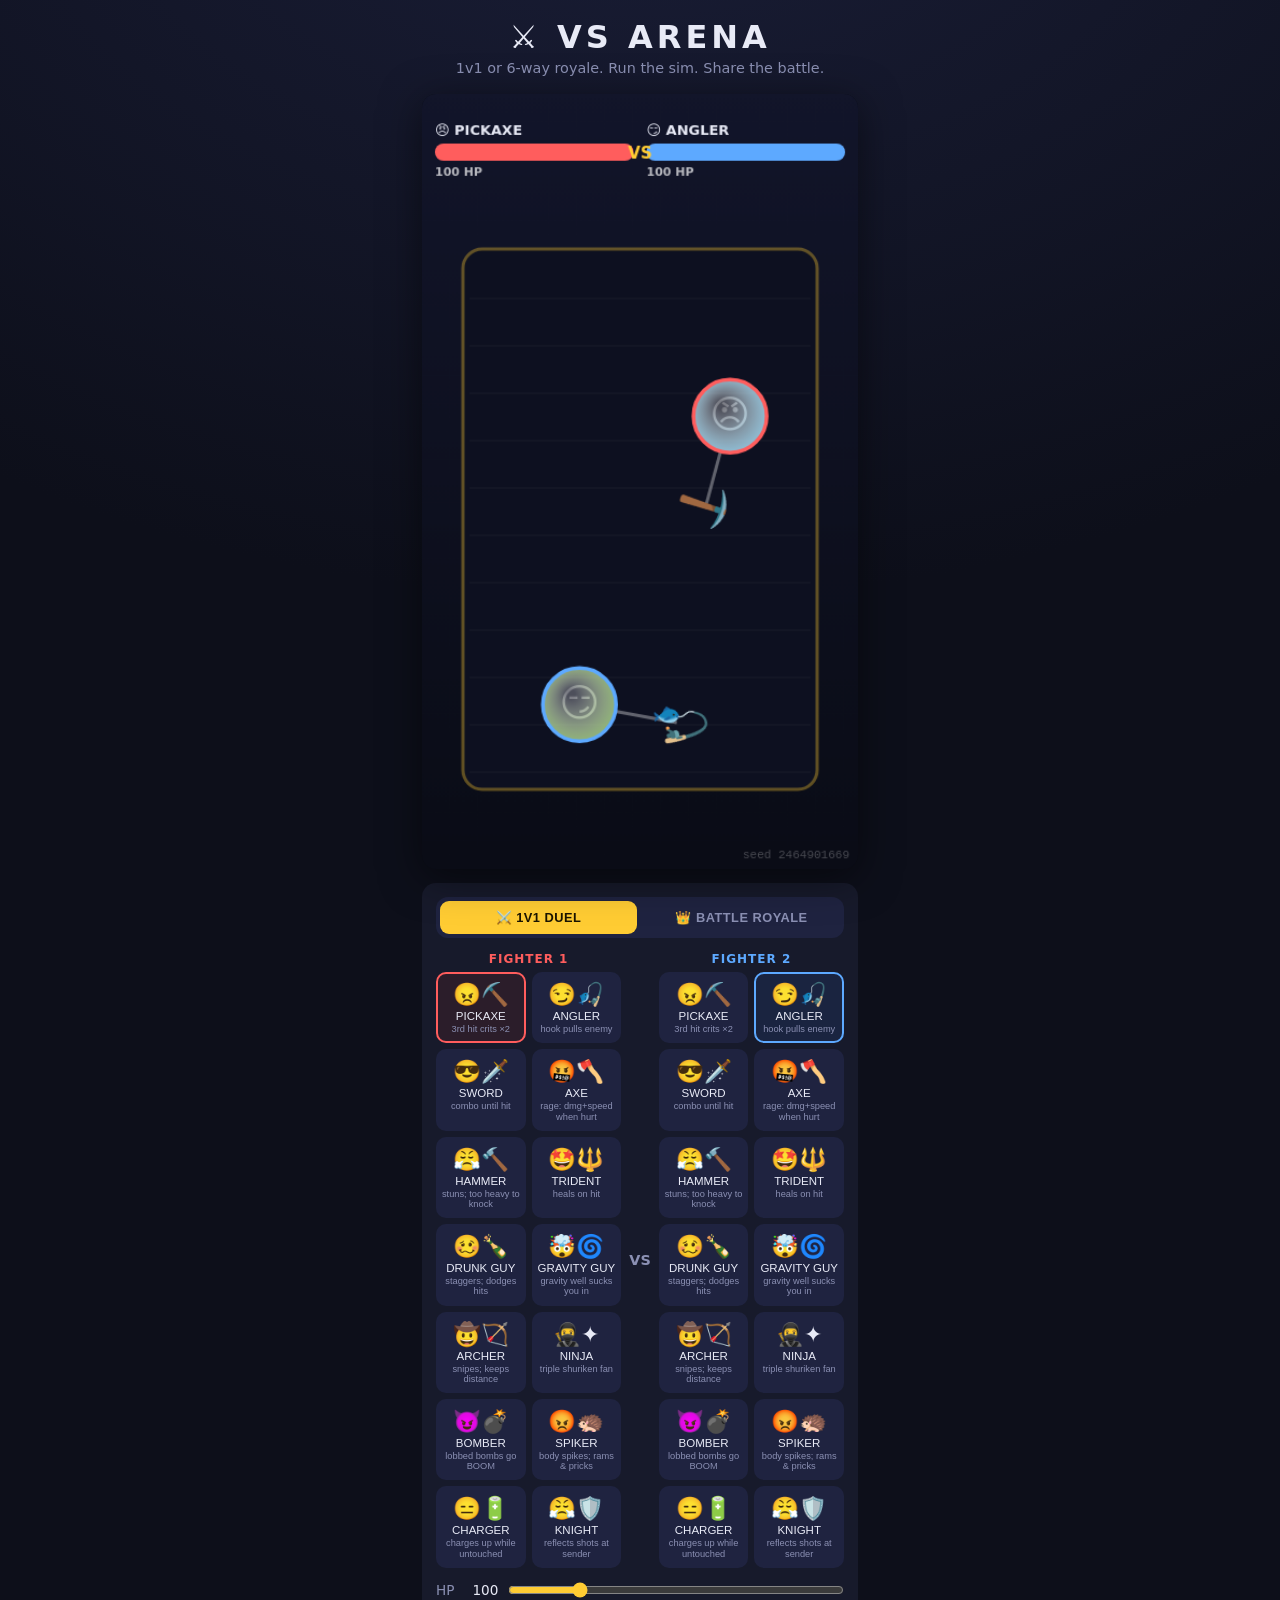
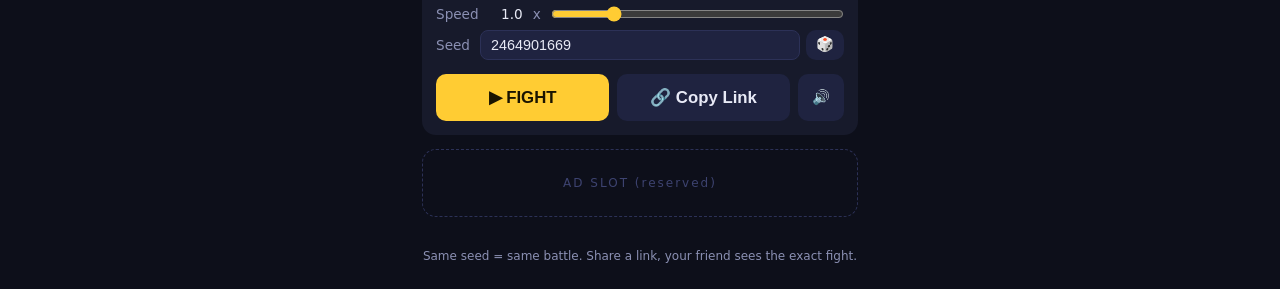
==== index.html @ 122f54fa "Add 3 new fighter archetypes beyond melee/ranged: spiker, charger, knight - SPIKER: no swung weapon " ====
<!DOCTYPE html>
<html lang="en">
<head>
  <meta charset="UTF-8">
  <meta name="viewport" content="width=device-width, initial-scale=1.0">
  <title>VS Arena — Weapon Battle Simulator</title>
  <meta name="description" content="Run the viral weapon battle simulations yourself. Pick two of 11 fighters, watch physics decide, share the exact battle with a link.">
  <meta name="theme-color" content="#0d0f1a">
  <link rel="icon" href="data:image/svg+xml,<svg xmlns=%22http://www.w3.org/2000/svg%22 viewBox=%220 0 100 100%22><text y=%22.9em%22 font-size=%2290%22>⚔️</text></svg>">
  <!-- link previews (Reddit / Discord / KakaoTalk / X) -->
  <meta property="og:type" content="website">
  <meta property="og:site_name" content="VS Arena">
  <meta property="og:title" content="VS Arena — Weapon Battle Simulator">
  <meta property="og:description" content="Run the viral weapon battle sims yourself. 14 fighters, real physics, and share links that replay the exact same battle.">
  <meta property="og:url" content="https://nohseongmin.github.io/vs-arena/">
  <meta property="og:image" content="https://nohseongmin.github.io/vs-arena/og.png">
  <meta property="og:image:width" content="1200">
  <meta property="og:image:height" content="630">
  <meta name="twitter:card" content="summary_large_image">
  <meta name="twitter:title" content="VS Arena — Weapon Battle Simulator">
  <meta name="twitter:description" content="Pick two fighters. Physics decides. Share the exact battle with a link.">
  <meta name="twitter:image" content="https://nohseongmin.github.io/vs-arena/og.png">
  <link rel="stylesheet" href="style.css">
</head>
<body>
  <header>
    <h1>⚔️ VS ARENA</h1>
    <p class="tagline">1v1 or 6-way royale. Run the sim. Share the battle.</p>
  </header>

  <main>
    <div id="stage">
      <canvas id="game" width="405" height="720"></canvas>
      <div id="overlay" class="hidden">
        <div class="winner-emoji" id="winnerEmoji"></div>
        <div class="winner-text" id="winnerText"></div>
        <div class="overlay-buttons">
          <button id="btnReplay" class="btn secondary">🔁 Replay</button>
          <button id="btnRematch" class="btn primary">⚔️ Rematch</button>
          <button id="btnShareOverlay" class="btn secondary">🔗 Share</button>
        </div>
      </div>
    </div>

    <section id="controls">
      <div class="mode-tabs">
        <button id="tabDuel" class="mode-tab active">⚔️ 1V1 DUEL</button>
        <button id="tabRoyale" class="mode-tab">👑 BATTLE ROYALE</button>
      </div>

      <div id="duelPickers">
        <div class="picker-row">
          <div class="picker" id="pickerA">
            <div class="picker-label side-a">FIGHTER 1</div>
            <div class="weapon-grid" id="gridA"></div>
          </div>
          <div class="vs-label">VS</div>
          <div class="picker" id="pickerB">
            <div class="picker-label side-b">FIGHTER 2</div>
            <div class="weapon-grid" id="gridB"></div>
          </div>
        </div>
      </div>

      <div id="royalePickers" class="hidden">
        <div class="royale-head">
          <span class="picker-label">TAP TO ADD (2–6) · <span id="royaleCount">4 fighters</span></span>
          <button id="btnRandomRoster" class="btn tiny">🎲 Random</button>
        </div>
        <div class="weapon-grid roster-grid" id="gridRoyale"></div>
      </div>

      <div class="sliders">
        <label>HP <span id="hpVal">100</span>
          <input type="range" id="hp" min="50" max="300" step="10" value="100">
        </label>
        <label>Speed <span id="spdVal">1.0</span>x
          <input type="range" id="spd" min="0.5" max="3" step="0.1" value="1">
        </label>
        <label class="seed-label">Seed
          <span class="seed-wrap">
            <input type="number" id="seed" min="0" max="4294967295">
            <button id="btnDice" class="btn tiny" title="Random seed">🎲</button>
          </span>
        </label>
      </div>

      <div class="action-row">
        <button id="btnFight" class="btn primary big">▶ FIGHT</button>
        <button id="btnShare" class="btn secondary big">🔗 Copy Link</button>
        <button id="btnMute" class="btn secondary" title="Sound on/off">🔊</button>
      </div>
    </section>

    <div class="ad-slot">AD SLOT (reserved)</div>
  </main>

  <footer>
    <p>Same seed = same battle. Share a link, your friend sees the exact fight.</p>
  </footer>

  <div id="toast" class="hidden"></div>
  <script src="game.js?v=12"></script>
  <!-- GoatCounter analytics (privacy-friendly, no cookies) -->
  <script data-goatcounter="https://nohseongmin.goatcounter.com/count" async src="//gc.zgo.at/count.js"></script>
</body>
</html>
---- style.css ----
:root {
  --bg: #0d0f1a;
  --panel: #171a2b;
  --panel2: #1f2340;
  --text: #e8eaf6;
  --muted: #8b90b3;
  --accent: #ffcc33;
  --red: #ff5d5d;
  --blue: #5da9ff;
  --radius: 14px;
}

* { box-sizing: border-box; margin: 0; padding: 0; }

body {
  background: radial-gradient(1200px 800px at 50% -200px, #1a1e38, var(--bg));
  color: var(--text);
  font-family: system-ui, -apple-system, "Segoe UI", sans-serif;
  min-height: 100vh;
  display: flex;
  flex-direction: column;
  align-items: center;
}

header { text-align: center; padding: 18px 12px 8px; }
h1 { font-size: 2rem; letter-spacing: 4px; }
.tagline { color: var(--muted); font-size: 0.9rem; margin-top: 4px; }

main {
  width: 100%;
  max-width: 460px;
  padding: 10px 12px 24px;
  display: flex;
  flex-direction: column;
  gap: 14px;
}

#stage { position: relative; width: 100%; }
#game {
  width: 100%;
  height: auto;
  display: block;
  border-radius: var(--radius);
  background: #0a0c16;
  box-shadow: 0 8px 40px rgba(0,0,0,.5);
}

#overlay {
  position: absolute;
  inset: 0;
  display: flex;
  flex-direction: column;
  align-items: center;
  justify-content: center;
  gap: 12px;
  background: rgba(10, 12, 22, 0.78);
  border-radius: var(--radius);
  backdrop-filter: blur(3px);
}
#overlay.hidden { display: none; }
.winner-emoji { font-size: 5rem; animation: pop .5s cubic-bezier(.2,1.6,.4,1); }
.winner-text { font-size: 1.6rem; font-weight: 800; letter-spacing: 2px; color: var(--accent); text-align: center; }
.overlay-buttons { display: flex; gap: 8px; margin-top: 6px; }
@keyframes pop { from { transform: scale(0); } to { transform: scale(1); } }

#controls {
  background: var(--panel);
  border-radius: var(--radius);
  padding: 14px;
  display: flex;
  flex-direction: column;
  gap: 14px;
}

.picker-row { display: flex; align-items: stretch; gap: 8px; }
.picker { flex: 1; }
.picker-label { font-size: 0.75rem; font-weight: 700; letter-spacing: 1px; margin-bottom: 6px; text-align: center; }
.side-a { color: var(--red); }
.side-b { color: var(--blue); }
.vs-label { align-self: center; font-weight: 900; color: var(--muted); font-size: 0.9rem; }

.weapon-grid { display: grid; grid-template-columns: repeat(2, 1fr); gap: 6px; }
.weapon-btn {
  background: var(--panel2);
  border: 2px solid transparent;
  border-radius: 10px;
  color: var(--text);
  padding: 7px 2px;
  cursor: pointer;
  font-size: 0.72rem;
  display: flex;
  flex-direction: column;
  align-items: center;
  gap: 2px;
  transition: transform .08s, border-color .08s;
}
.weapon-btn .emoji { font-size: 1.4rem; }
.weapon-btn .gimmick { font-size: 0.58rem; color: var(--muted); line-height: 1.1; }
.weapon-btn:hover { transform: translateY(-2px); }
#gridA .weapon-btn.selected { border-color: var(--red); background: #2b1d2a; }
#gridB .weapon-btn.selected { border-color: var(--blue); background: #1a2440; }

/* mode tabs */
.mode-tabs { display: flex; gap: 6px; background: var(--panel2); padding: 4px; border-radius: 12px; }
.mode-tab {
  flex: 1;
  border: none;
  border-radius: 9px;
  background: transparent;
  color: var(--muted);
  font-weight: 800;
  font-size: 0.8rem;
  letter-spacing: 0.5px;
  padding: 9px 4px;
  cursor: pointer;
  transition: background .12s, color .12s;
}
.mode-tab.active { background: var(--accent); color: #1a1400; }

/* royale roster */
.royale-head { display: flex; align-items: center; justify-content: space-between; margin-bottom: 8px; }
.roster-grid { grid-template-columns: repeat(4, 1fr); }
#gridRoyale .weapon-btn.selected {
  border-color: var(--pick-ring, var(--accent));
  background: #23263f;
  box-shadow: 0 0 0 1px var(--pick-ring, var(--accent)) inset;
}
.hidden { display: none; }

.sliders { display: flex; flex-direction: column; gap: 8px; }
.sliders label { font-size: 0.85rem; color: var(--muted); display: flex; align-items: center; gap: 10px; }
.sliders label span:first-of-type { color: var(--text); min-width: 34px; text-align: right; }
.sliders input[type="range"] { flex: 1; accent-color: var(--accent); }
.seed-wrap { flex: 1; display: flex; gap: 6px; }
#seed {
  flex: 1; min-width: 0;
  background: var(--panel2);
  border: 1px solid #2c3157;
  border-radius: 8px;
  color: var(--text);
  padding: 6px 10px;
  font-size: 0.9rem;
}

.action-row { display: flex; gap: 8px; }
.btn {
  border: none;
  border-radius: 10px;
  cursor: pointer;
  font-weight: 700;
  padding: 10px 14px;
  font-size: 0.9rem;
  color: var(--text);
  background: var(--panel2);
  transition: transform .08s, filter .08s;
}
.btn:hover { transform: translateY(-1px); filter: brightness(1.15); }
.btn.primary { background: var(--accent); color: #1a1400; }
.btn.big { flex: 1; padding: 13px; font-size: 1.05rem; }
.btn.tiny { padding: 6px 10px; }

.ad-slot {
  border: 1px dashed #2c3157;
  border-radius: var(--radius);
  color: #3d4370;
  text-align: center;
  padding: 26px 0;
  font-size: 0.75rem;
  letter-spacing: 2px;
}

footer { color: var(--muted); font-size: 0.75rem; padding: 8px 12px 26px; text-align: center; }

#toast {
  position: fixed;
  bottom: 28px;
  left: 50%;
  transform: translateX(-50%);
  background: var(--accent);
  color: #1a1400;
  font-weight: 700;
  padding: 10px 20px;
  border-radius: 999px;
  box-shadow: 0 6px 24px rgba(0,0,0,.4);
  transition: opacity .3s;
}
#toast.hidden { opacity: 0; pointer-events: none; }
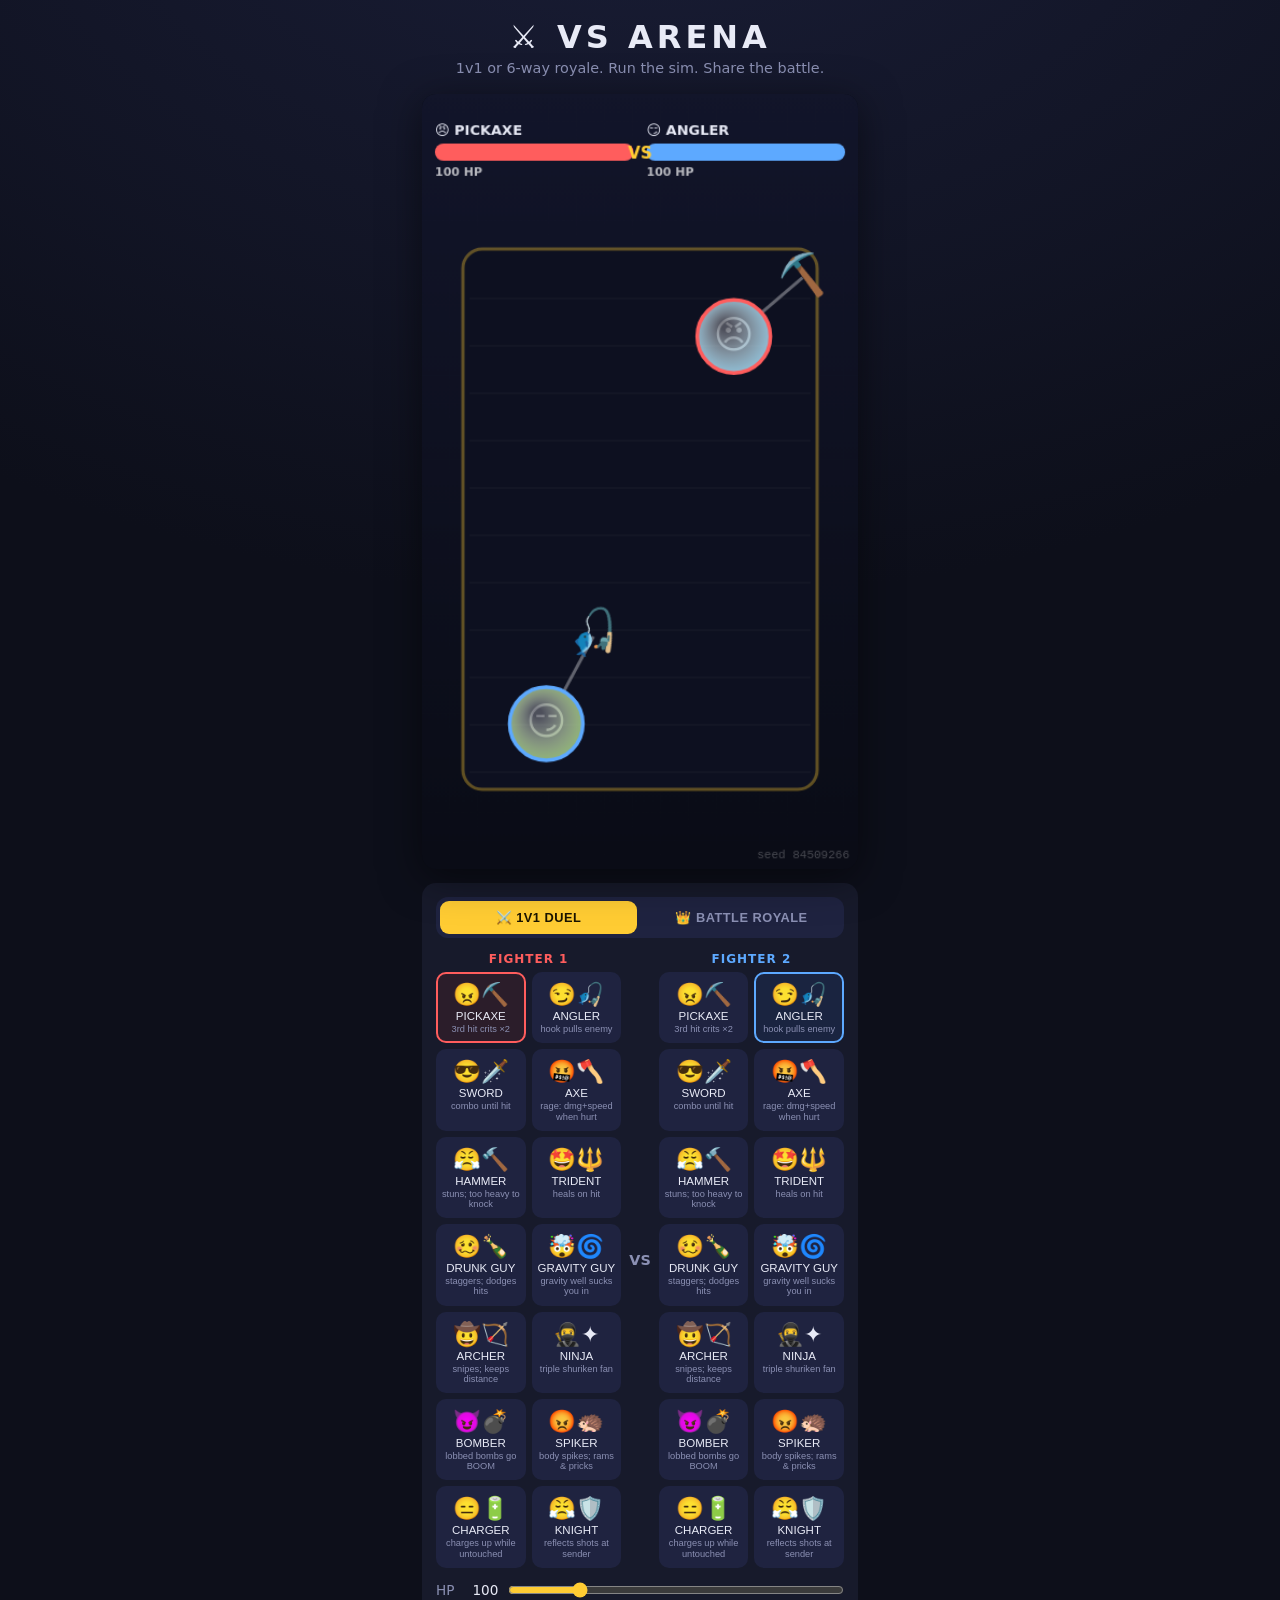
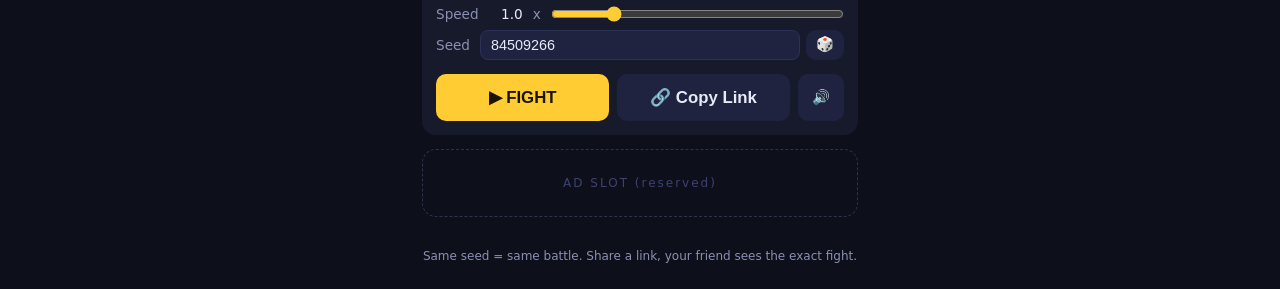
==== commit d051d93d: "fix: correct stale fighter count in meta + ignore local .claude/ - description meta said "11 fighter" ====
--- a/index.html
+++ b/index.html
@@ -4,7 +4,7 @@
   <meta charset="UTF-8">
   <meta name="viewport" content="width=device-width, initial-scale=1.0">
   <title>VS Arena — Weapon Battle Simulator</title>
-  <meta name="description" content="Run the viral weapon battle simulations yourself. Pick two of 11 fighters, watch physics decide, share the exact battle with a link.">
+  <meta name="description" content="Run the viral weapon battle simulations yourself. Pick two of 14 fighters, watch physics decide, share the exact battle with a link.">
   <meta name="theme-color" content="#0d0f1a">
   <link rel="icon" href="data:image/svg+xml,<svg xmlns=%22http://www.w3.org/2000/svg%22 viewBox=%220 0 100 100%22><text y=%22.9em%22 font-size=%2290%22>⚔️</text></svg>">
   <!-- link previews (Reddit / Discord / KakaoTalk / X) -->
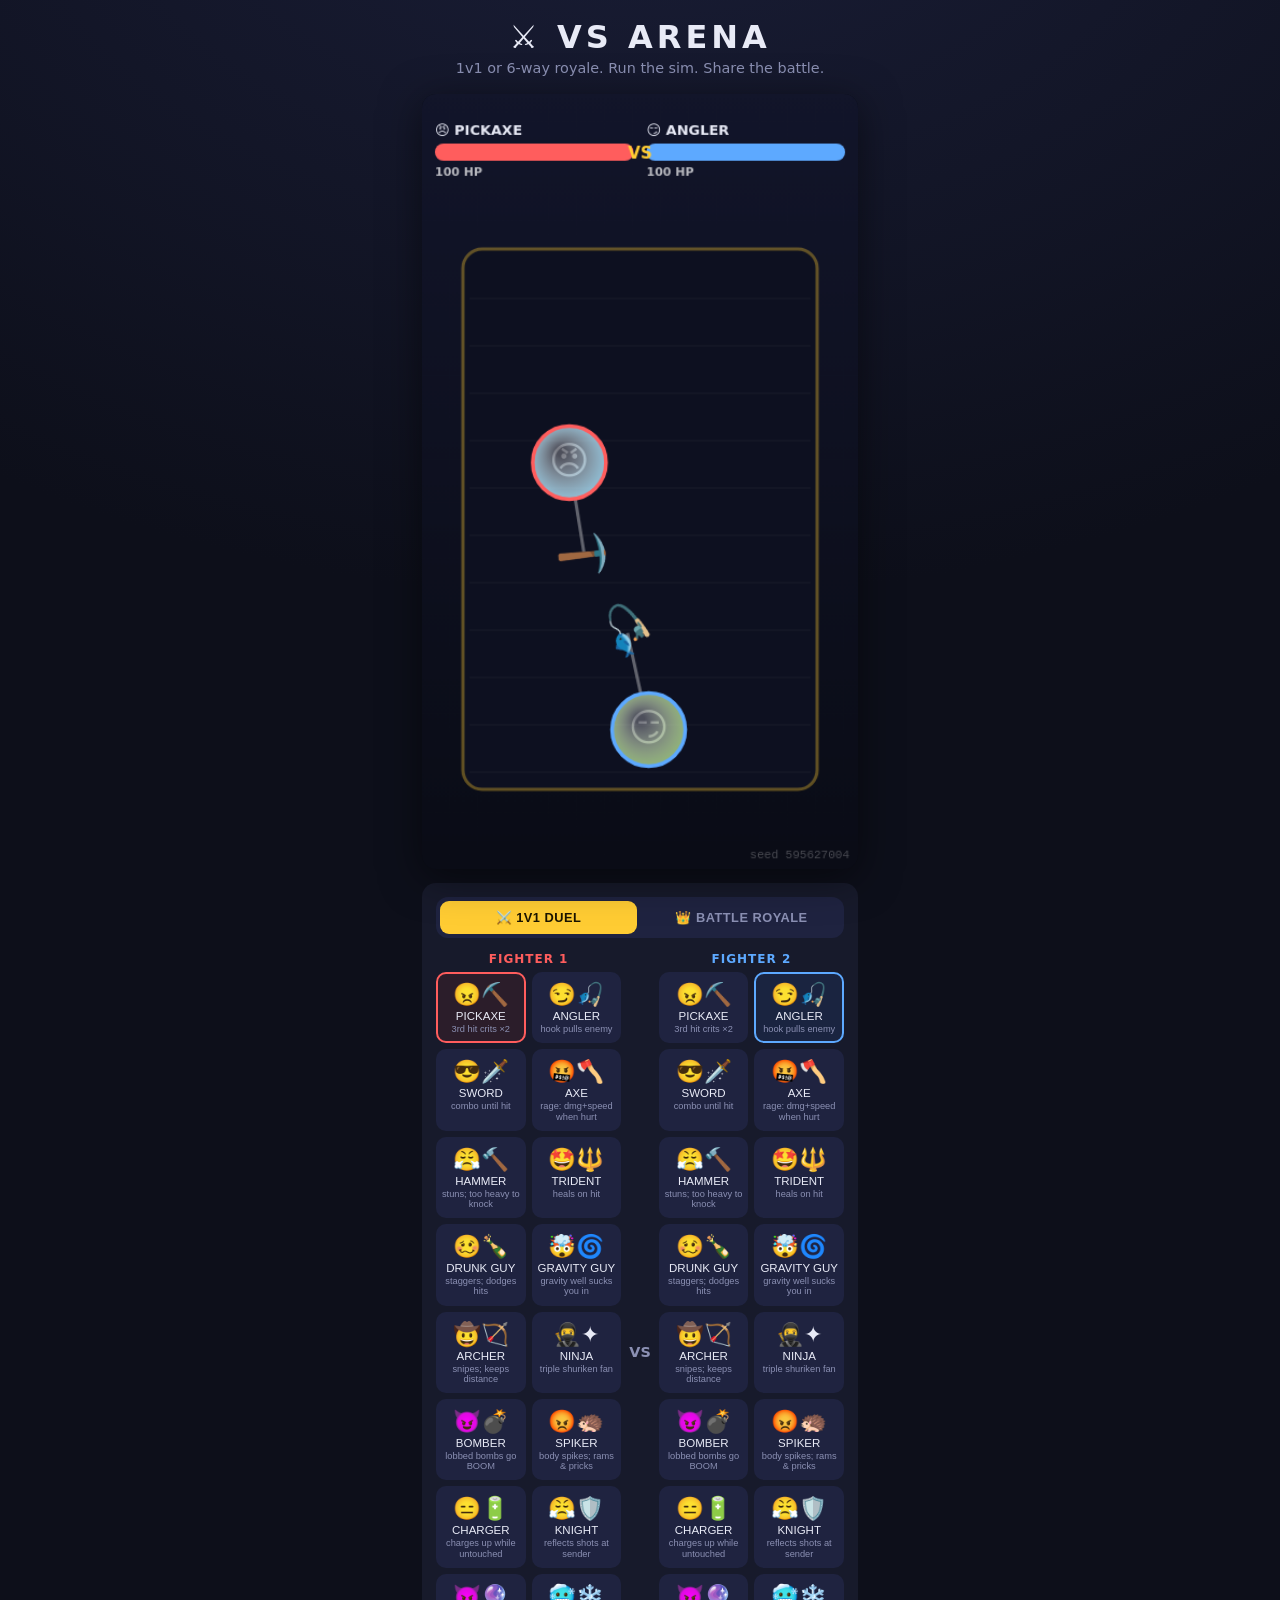
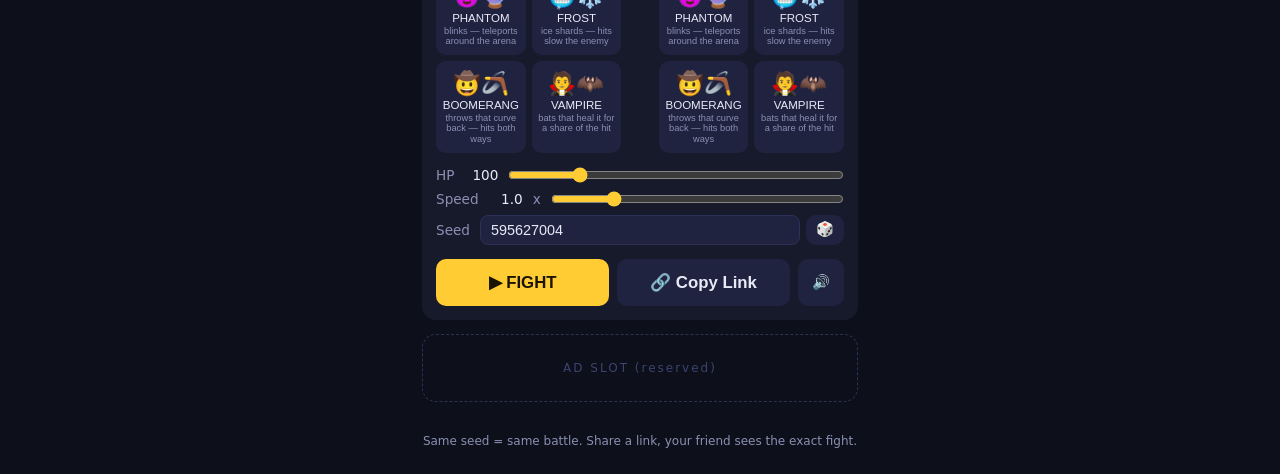
==== commit bbd033da: "feat: 4 new fighters incl. novel mechanics (phantom/frost/boomerang/vampire) Ball-fight-shorts inspi" ====
--- a/index.html
+++ b/index.html
@@ -4,14 +4,14 @@
   <meta charset="UTF-8">
   <meta name="viewport" content="width=device-width, initial-scale=1.0">
   <title>VS Arena — Weapon Battle Simulator</title>
-  <meta name="description" content="Run the viral weapon battle simulations yourself. Pick two of 14 fighters, watch physics decide, share the exact battle with a link.">
+  <meta name="description" content="Run the viral weapon battle simulations yourself. Pick two of 18 fighters (teleport, freeze, boomerang, lifesteal), watch physics decide, share the exact battle with a link.">
   <meta name="theme-color" content="#0d0f1a">
   <link rel="icon" href="data:image/svg+xml,<svg xmlns=%22http://www.w3.org/2000/svg%22 viewBox=%220 0 100 100%22><text y=%22.9em%22 font-size=%2290%22>⚔️</text></svg>">
   <!-- link previews (Reddit / Discord / KakaoTalk / X) -->
   <meta property="og:type" content="website">
   <meta property="og:site_name" content="VS Arena">
   <meta property="og:title" content="VS Arena — Weapon Battle Simulator">
-  <meta property="og:description" content="Run the viral weapon battle sims yourself. 14 fighters, real physics, and share links that replay the exact same battle.">
+  <meta property="og:description" content="Run the viral weapon battle sims yourself. 18 fighters incl. a teleporting phantom, real physics, and share links that replay the exact same battle.">
   <meta property="og:url" content="https://nohseongmin.github.io/vs-arena/">
   <meta property="og:image" content="https://nohseongmin.github.io/vs-arena/og.png">
   <meta property="og:image:width" content="1200">
@@ -100,7 +100,7 @@
   </footer>
 
   <div id="toast" class="hidden"></div>
-  <script src="game.js?v=12"></script>
+  <script src="game.js?v=13"></script>
   <!-- GoatCounter analytics (privacy-friendly, no cookies) -->
   <script data-goatcounter="https://nohseongmin.goatcounter.com/count" async src="//gc.zgo.at/count.js"></script>
 </body>
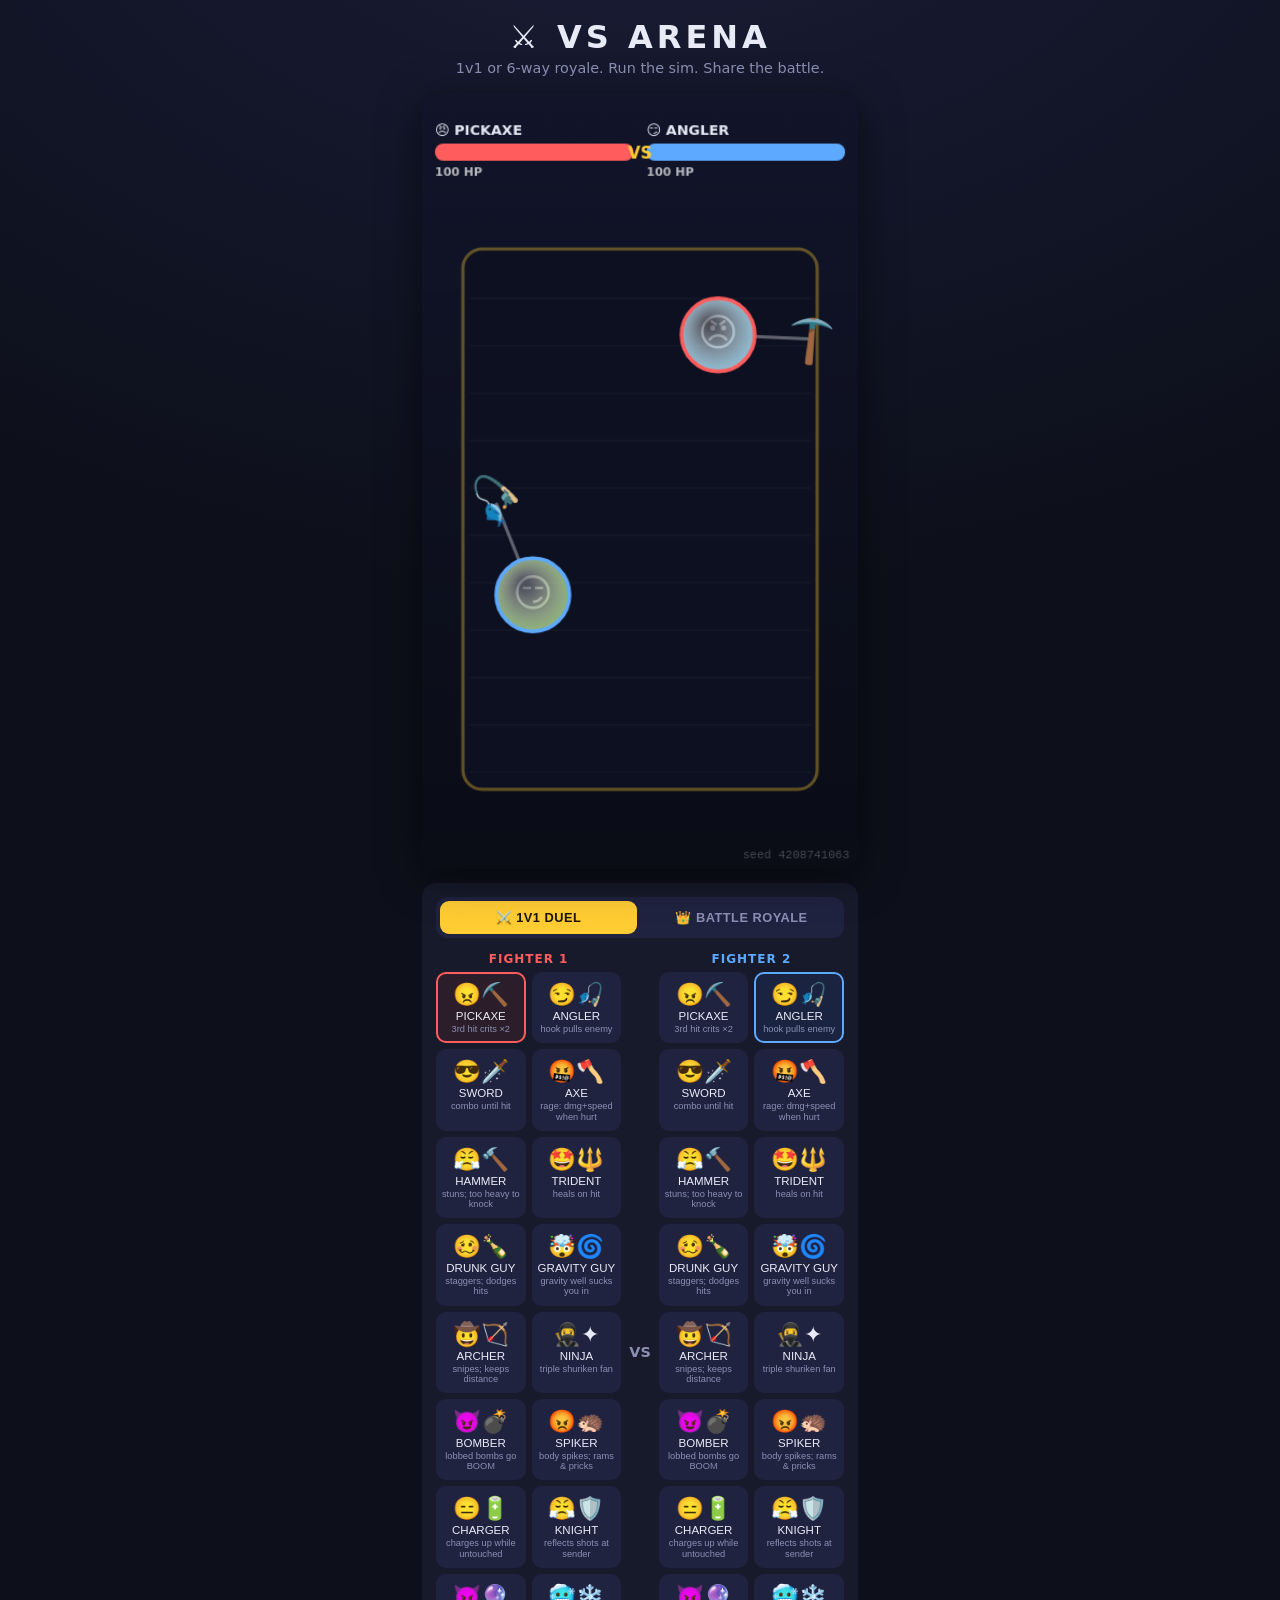
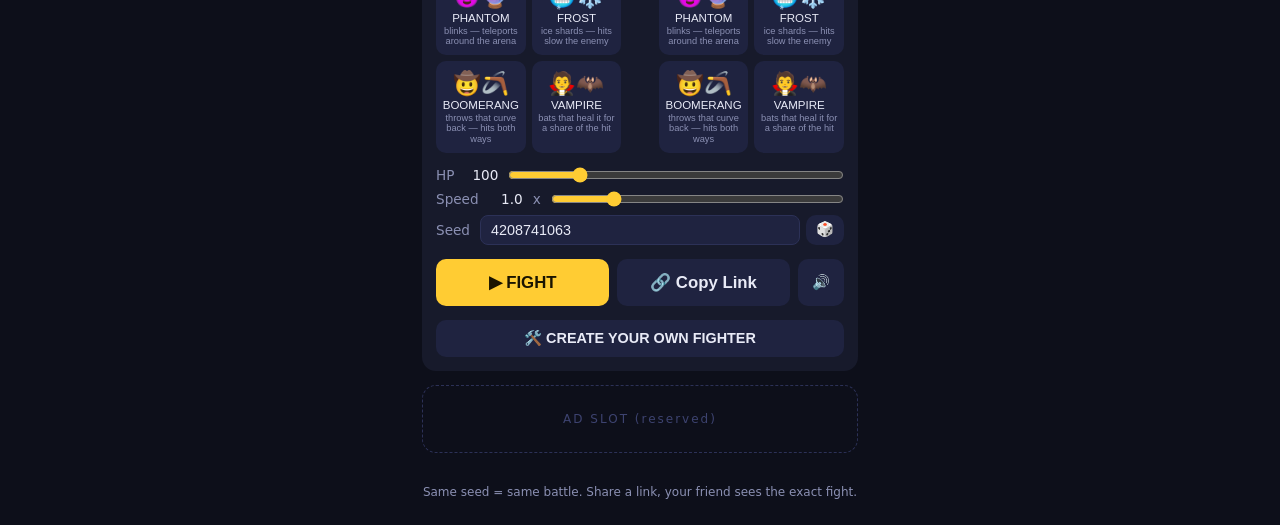
==== commit 9b224327: "Add custom fighter editor, drop analytics, make combat data-driven Editor: - Build a fighter from na" ====
--- a/index.html
+++ b/index.html
@@ -20,7 +20,7 @@
   <meta name="twitter:title" content="VS Arena — Weapon Battle Simulator">
   <meta name="twitter:description" content="Pick two fighters. Physics decides. Share the exact battle with a link.">
   <meta name="twitter:image" content="https://nohseongmin.github.io/vs-arena/og.png">
-  <link rel="stylesheet" href="style.css">
+  <link rel="stylesheet" href="style.css?v=2">
 </head>
 <body>
   <header>
@@ -90,6 +90,59 @@
         <button id="btnShare" class="btn secondary big">🔗 Copy Link</button>
         <button id="btnMute" class="btn secondary" title="Sound on/off">🔊</button>
       </div>
+      <button id="btnCreate" class="btn secondary wide">🛠️ CREATE YOUR OWN FIGHTER</button>
+    </section>
+
+    <section id="editor" class="hidden">
+      <div class="editor-head">
+        <strong>🛠️ FIGHTER EDITOR</strong>
+        <button id="edClose" class="btn tiny">✕</button>
+      </div>
+
+      <div id="edSaved" class="saved-row"></div>
+
+      <div class="ed-preview">
+        <span id="edPrevEmoji" class="emoji">🙂⭐</span>
+        <span id="edPrevName">CUSTOM</span>
+        <span id="edPrevGim" class="gimmick">no special effect</span>
+      </div>
+
+      <div class="ed-grid">
+        <label>Name<input type="text" id="edName" maxlength="14" placeholder="MY FIGHTER"></label>
+        <label>Weapon<input type="text" id="edEmoji" maxlength="4" placeholder="⭐"></label>
+        <label>Face<input type="text" id="edFace" maxlength="4" placeholder="🙂"></label>
+        <label>Color<input type="color" id="edColor" value="#7ae582"></label>
+        <label>Body<select id="edBody"></select></label>
+        <label>Attack<select id="edAttack"></select></label>
+        <label class="wide-field">Gimmick<select id="edGim"></select></label>
+      </div>
+
+      <div class="sliders ed-stats">
+        <label>Damage <span id="edDmgVal">8</span>
+          <input type="range" id="edDmg" min="3" max="20" step="1" value="8">
+        </label>
+        <div id="edMeleeStats">
+          <label>Spin <span id="edSpinVal">2.6</span>
+            <input type="range" id="edSpin" min="1.2" max="4" step="0.1" value="2.6">
+          </label>
+          <label>Reach <span id="edLenVal">50</span>
+            <input type="range" id="edLen" min="30" max="70" step="1" value="50">
+          </label>
+          <label>Growth <span id="edGrowVal">5</span>
+            <input type="range" id="edGrow" min="0" max="10" step="1" value="5">
+          </label>
+        </div>
+        <div id="edRangedStats" class="hidden">
+          <label>Fire rate <span id="edRateVal">1.9</span>s
+            <input type="range" id="edRate" min="1.2" max="3.2" step="0.1" value="1.9">
+          </label>
+        </div>
+      </div>
+
+      <div class="action-row">
+        <button id="edSave" class="btn primary big">💾 Save fighter</button>
+        <button id="edDelete" class="btn secondary">🗑️</button>
+      </div>
     </section>
 
     <div class="ad-slot">AD SLOT (reserved)</div>
@@ -100,8 +153,6 @@
   </footer>
 
   <div id="toast" class="hidden"></div>
-  <script src="game.js?v=13"></script>
-  <!-- GoatCounter analytics (privacy-friendly, no cookies) -->
-  <script data-goatcounter="https://nohseongmin.goatcounter.com/count" async src="//gc.zgo.at/count.js"></script>
+  <script src="game.js?v=14"></script>
 </body>
 </html>
--- a/style.css
+++ b/style.css
@@ -125,7 +125,73 @@
   background: #23263f;
   box-shadow: 0 0 0 1px var(--pick-ring, var(--accent)) inset;
 }
-.hidden { display: none; }
+/* utility class must beat the id-selector display rules on the panels it hides */
+.hidden { display: none !important; }
+
+/* fighter editor */
+.btn.wide { width: 100%; }
+#editor {
+  background: var(--panel);
+  border: 1px solid #2c3157;
+  border-radius: var(--radius);
+  padding: 14px;
+  display: flex;
+  flex-direction: column;
+  gap: 12px;
+}
+#editor.hidden { display: none; }
+.editor-head { display: flex; align-items: center; justify-content: space-between; }
+.editor-head strong { letter-spacing: 1px; font-size: 0.9rem; }
+
+.saved-row { display: flex; flex-wrap: wrap; gap: 6px; }
+.saved-chip {
+  background: var(--panel2);
+  border: 2px solid transparent;
+  border-radius: 999px;
+  color: var(--text);
+  padding: 5px 12px;
+  font-size: 0.75rem;
+  font-weight: 700;
+  cursor: pointer;
+}
+.saved-chip.active { border-color: var(--accent); }
+
+.ed-preview {
+  display: flex;
+  align-items: center;
+  gap: 10px;
+  background: var(--panel2);
+  border-radius: 10px;
+  padding: 10px 12px;
+}
+.ed-preview .emoji { font-size: 1.6rem; }
+.ed-preview .gimmick { color: var(--muted); font-size: 0.7rem; margin-left: auto; text-align: right; }
+
+.ed-grid { display: grid; grid-template-columns: 1fr 1fr; gap: 8px; }
+.ed-grid label, .ed-stats label {
+  display: flex;
+  flex-direction: column;
+  gap: 4px;
+  font-size: 0.7rem;
+  color: var(--muted);
+  letter-spacing: 0.5px;
+}
+.ed-grid .wide-field { grid-column: 1 / -1; }
+/* grid items default to min-width:auto, so long option labels would widen the
+   column past the viewport — pin them so the fields stay inside the page */
+.ed-grid label, .ed-grid input, .ed-grid select { min-width: 0; max-width: 100%; }
+.ed-grid input, .ed-grid select {
+  background: var(--panel2);
+  border: 1px solid #2c3157;
+  border-radius: 8px;
+  color: var(--text);
+  padding: 7px 9px;
+  font-size: 0.85rem;
+  font-family: inherit;
+}
+.ed-grid input[type="color"] { padding: 2px; height: 34px; }
+.ed-stats label { flex-direction: row; align-items: center; gap: 10px; }
+.ed-stats > div { display: flex; flex-direction: column; gap: 8px; }
 
 .sliders { display: flex; flex-direction: column; gap: 8px; }
 .sliders label { font-size: 0.85rem; color: var(--muted); display: flex; align-items: center; gap: 10px; }
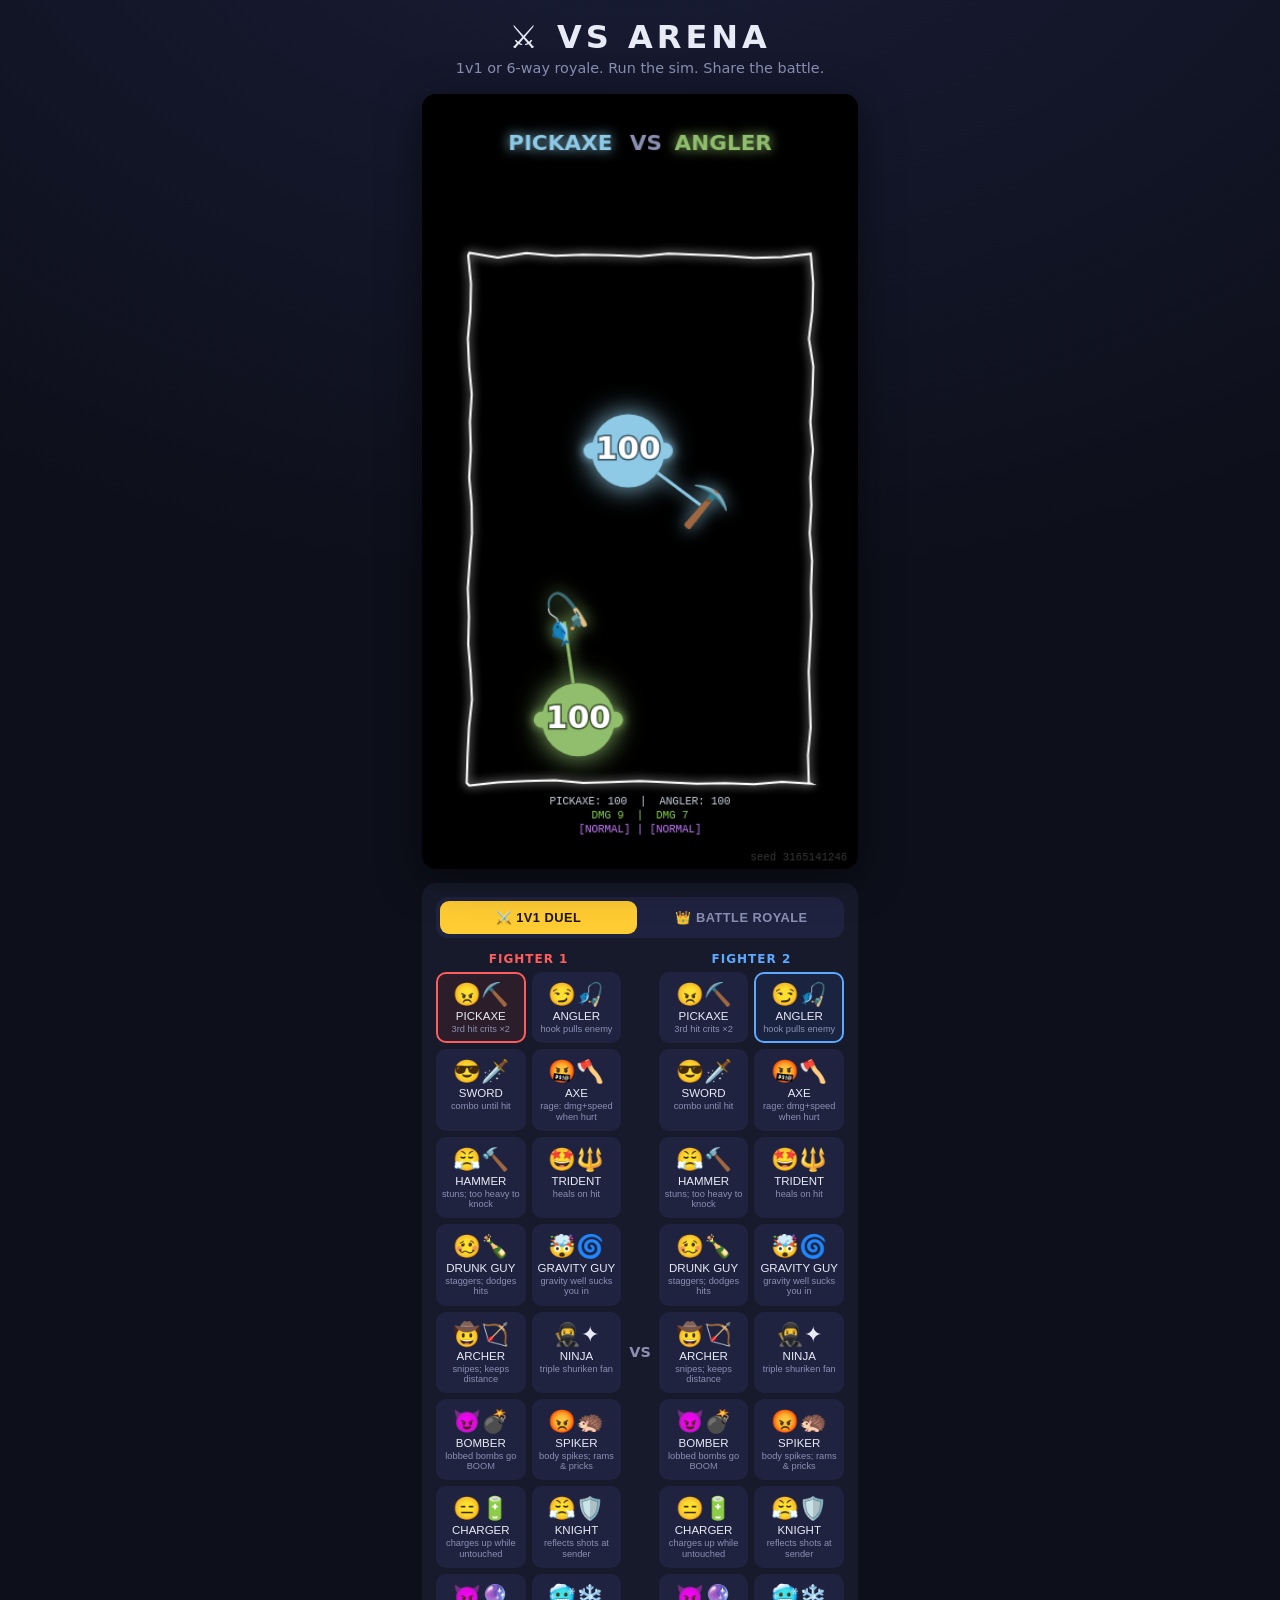
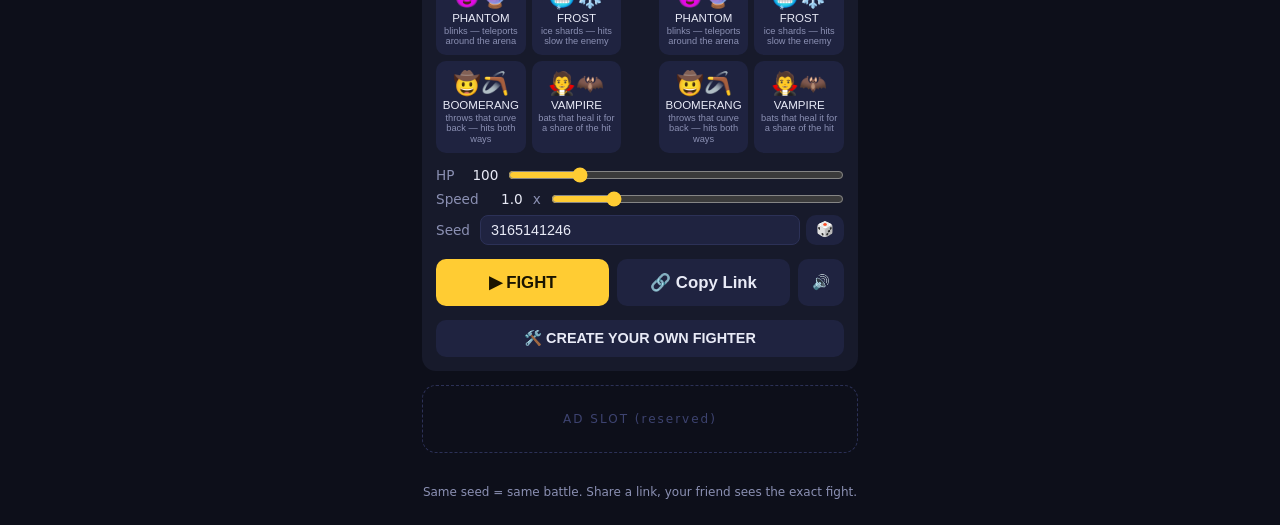
==== commit 9ef2fe4f: "Rebuild the visuals around effects, matching the ooosimulation look The reference shorts sell the fi" ====
--- a/index.html
+++ b/index.html
@@ -153,6 +153,6 @@
   </footer>
 
   <div id="toast" class="hidden"></div>
-  <script src="game.js?v=14"></script>
+  <script src="game.js?v=16"></script>
 </body>
 </html>
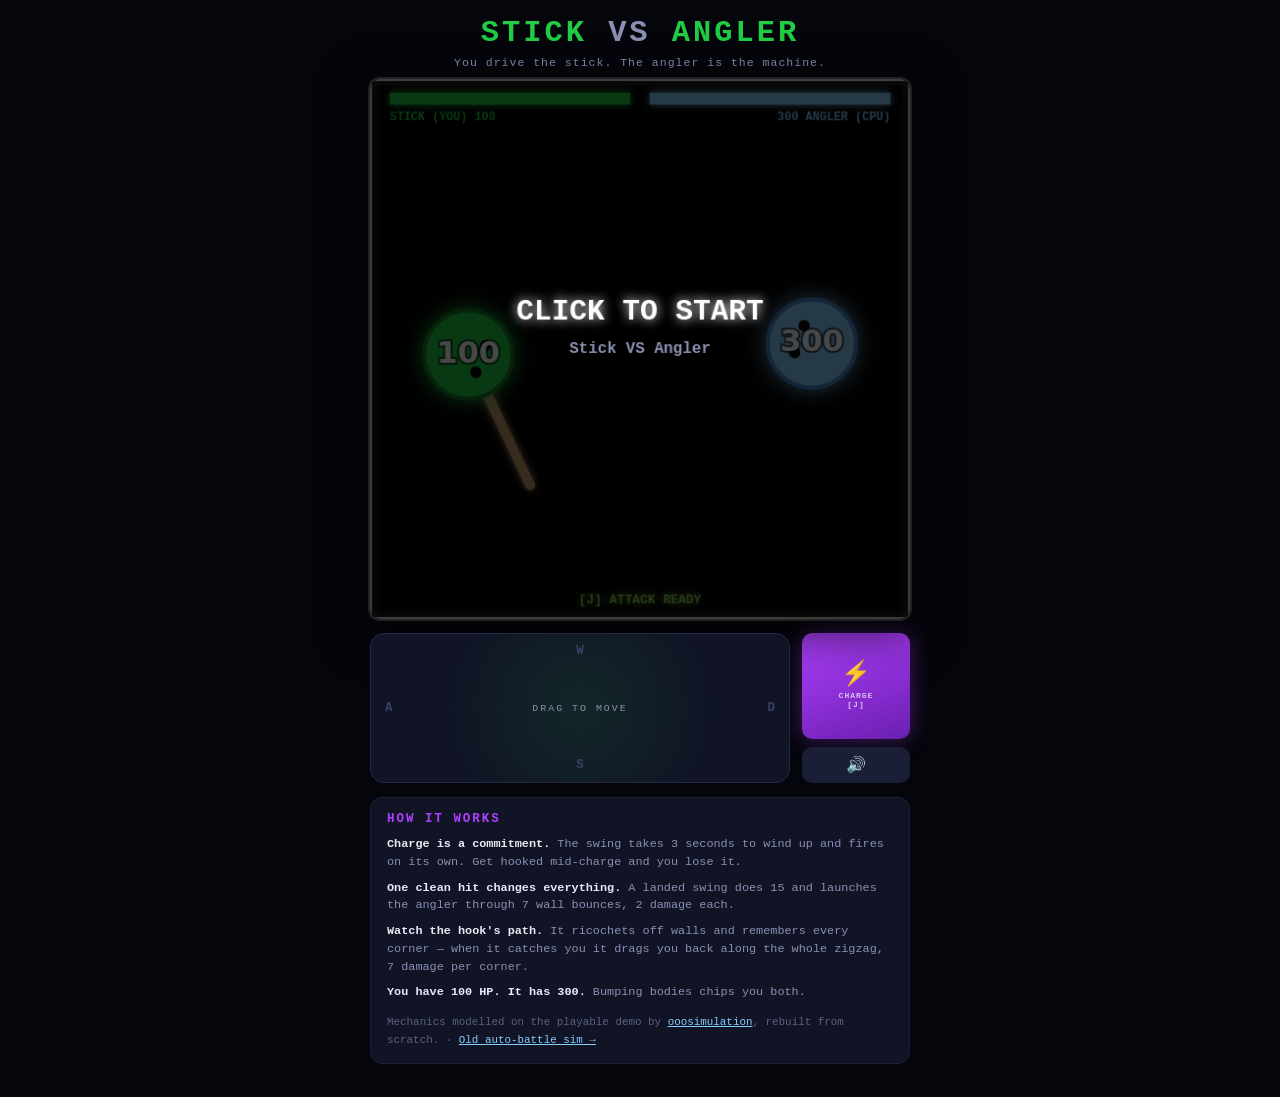
==== commit 360d31c4: "Replace the front page with a playable Stick vs Angler duel The auto-battler was something you watch" ====
--- a/index.html
+++ b/index.html
@@ -2,157 +2,70 @@
 <html lang="en">
 <head>
   <meta charset="UTF-8">
-  <meta name="viewport" content="width=device-width, initial-scale=1.0">
-  <title>VS Arena — Weapon Battle Simulator</title>
-  <meta name="description" content="Run the viral weapon battle simulations yourself. Pick two of 18 fighters (teleport, freeze, boomerang, lifesteal), watch physics decide, share the exact battle with a link.">
-  <meta name="theme-color" content="#0d0f1a">
-  <link rel="icon" href="data:image/svg+xml,<svg xmlns=%22http://www.w3.org/2000/svg%22 viewBox=%220 0 100 100%22><text y=%22.9em%22 font-size=%2290%22>⚔️</text></svg>">
-  <!-- link previews (Reddit / Discord / KakaoTalk / X) -->
+  <meta name="viewport" content="width=device-width, initial-scale=1.0, maximum-scale=1, user-scalable=no">
+  <title>Stick vs Angler — Playable Battle Sim</title>
+  <meta name="description" content="Play the weapon battle sim instead of watching it. Charge your stick, land the swing, send the angler pinballing off the walls — before its hook reels you in.">
+  <meta name="theme-color" content="#000000">
+  <link rel="icon" href="data:image/svg+xml,<svg xmlns=%22http://www.w3.org/2000/svg%22 viewBox=%220 0 100 100%22><text y=%22.9em%22 font-size=%2290%22>🥍</text></svg>">
   <meta property="og:type" content="website">
-  <meta property="og:site_name" content="VS Arena">
-  <meta property="og:title" content="VS Arena — Weapon Battle Simulator">
-  <meta property="og:description" content="Run the viral weapon battle sims yourself. 18 fighters incl. a teleporting phantom, real physics, and share links that replay the exact same battle.">
+  <meta property="og:site_name" content="Stick vs Angler">
+  <meta property="og:title" content="Stick vs Angler — Playable Battle Sim">
+  <meta property="og:description" content="You control the stick. Charge, swing, and send the angler flying — before its bouncing hook drags you back.">
   <meta property="og:url" content="https://nohseongmin.github.io/vs-arena/">
   <meta property="og:image" content="https://nohseongmin.github.io/vs-arena/og.png">
   <meta property="og:image:width" content="1200">
   <meta property="og:image:height" content="630">
   <meta name="twitter:card" content="summary_large_image">
-  <meta name="twitter:title" content="VS Arena — Weapon Battle Simulator">
-  <meta name="twitter:description" content="Pick two fighters. Physics decides. Share the exact battle with a link.">
+  <meta name="twitter:title" content="Stick vs Angler — Playable Battle Sim">
+  <meta name="twitter:description" content="Play the battle sim instead of watching it.">
   <meta name="twitter:image" content="https://nohseongmin.github.io/vs-arena/og.png">
-  <link rel="stylesheet" href="style.css?v=2">
+  <link rel="stylesheet" href="arena.css?v=1">
 </head>
 <body>
   <header>
-    <h1>⚔️ VS ARENA</h1>
-    <p class="tagline">1v1 or 6-way royale. Run the sim. Share the battle.</p>
+    <h1>STICK <span class="vs">VS</span> ANGLER</h1>
+    <p class="sub">You drive the stick. The angler is the machine.</p>
   </header>
 
   <main>
     <div id="stage">
-      <canvas id="game" width="405" height="720"></canvas>
+      <canvas id="game" width="550" height="550"></canvas>
       <div id="overlay" class="hidden">
-        <div class="winner-emoji" id="winnerEmoji"></div>
-        <div class="winner-text" id="winnerText"></div>
-        <div class="overlay-buttons">
-          <button id="btnReplay" class="btn secondary">🔁 Replay</button>
-          <button id="btnRematch" class="btn primary">⚔️ Rematch</button>
-          <button id="btnShareOverlay" class="btn secondary">🔗 Share</button>
-        </div>
+        <h2 id="resultTitle">YOU WIN</h2>
+        <p id="resultTime">TIME 0.00s</p>
+        <ul id="resultAwards"></ul>
+        <button id="btnRestart" class="btn primary">↻ PLAY AGAIN &nbsp;<small>[R]</small></button>
       </div>
     </div>
 
     <section id="controls">
-      <div class="mode-tabs">
-        <button id="tabDuel" class="mode-tab active">⚔️ 1V1 DUEL</button>
-        <button id="tabRoyale" class="mode-tab">👑 BATTLE ROYALE</button>
+      <div id="pad" aria-label="Move pad">
+        <span class="pad-hint">DRAG TO MOVE</span>
+        <span class="pad-key pad-w">W</span>
+        <span class="pad-key pad-a">A</span>
+        <span class="pad-key pad-s">S</span>
+        <span class="pad-key pad-d">D</span>
       </div>
-
-      <div id="duelPickers">
-        <div class="picker-row">
-          <div class="picker" id="pickerA">
-            <div class="picker-label side-a">FIGHTER 1</div>
-            <div class="weapon-grid" id="gridA"></div>
-          </div>
-          <div class="vs-label">VS</div>
-          <div class="picker" id="pickerB">
-            <div class="picker-label side-b">FIGHTER 2</div>
-            <div class="weapon-grid" id="gridB"></div>
-          </div>
-        </div>
-      </div>
-
-      <div id="royalePickers" class="hidden">
-        <div class="royale-head">
-          <span class="picker-label">TAP TO ADD (2–6) · <span id="royaleCount">4 fighters</span></span>
-          <button id="btnRandomRoster" class="btn tiny">🎲 Random</button>
-        </div>
-        <div class="weapon-grid roster-grid" id="gridRoyale"></div>
-      </div>
-
-      <div class="sliders">
-        <label>HP <span id="hpVal">100</span>
-          <input type="range" id="hp" min="50" max="300" step="10" value="100">
-        </label>
-        <label>Speed <span id="spdVal">1.0</span>x
-          <input type="range" id="spd" min="0.5" max="3" step="0.1" value="1">
-        </label>
-        <label class="seed-label">Seed
-          <span class="seed-wrap">
-            <input type="number" id="seed" min="0" max="4294967295">
-            <button id="btnDice" class="btn tiny" title="Random seed">🎲</button>
-          </span>
-        </label>
-      </div>
-
-      <div class="action-row">
-        <button id="btnFight" class="btn primary big">▶ FIGHT</button>
-        <button id="btnShare" class="btn secondary big">🔗 Copy Link</button>
-        <button id="btnMute" class="btn secondary" title="Sound on/off">🔊</button>
-      </div>
-      <button id="btnCreate" class="btn secondary wide">🛠️ CREATE YOUR OWN FIGHTER</button>
-    </section>
-
-    <section id="editor" class="hidden">
-      <div class="editor-head">
-        <strong>🛠️ FIGHTER EDITOR</strong>
-        <button id="edClose" class="btn tiny">✕</button>
-      </div>
-
-      <div id="edSaved" class="saved-row"></div>
-
-      <div class="ed-preview">
-        <span id="edPrevEmoji" class="emoji">🙂⭐</span>
-        <span id="edPrevName">CUSTOM</span>
-        <span id="edPrevGim" class="gimmick">no special effect</span>
-      </div>
-
-      <div class="ed-grid">
-        <label>Name<input type="text" id="edName" maxlength="14" placeholder="MY FIGHTER"></label>
-        <label>Weapon<input type="text" id="edEmoji" maxlength="4" placeholder="⭐"></label>
-        <label>Face<input type="text" id="edFace" maxlength="4" placeholder="🙂"></label>
-        <label>Color<input type="color" id="edColor" value="#7ae582"></label>
-        <label>Body<select id="edBody"></select></label>
-        <label>Attack<select id="edAttack"></select></label>
-        <label class="wide-field">Gimmick<select id="edGim"></select></label>
-      </div>
-
-      <div class="sliders ed-stats">
-        <label>Damage <span id="edDmgVal">8</span>
-          <input type="range" id="edDmg" min="3" max="20" step="1" value="8">
-        </label>
-        <div id="edMeleeStats">
-          <label>Spin <span id="edSpinVal">2.6</span>
-            <input type="range" id="edSpin" min="1.2" max="4" step="0.1" value="2.6">
-          </label>
-          <label>Reach <span id="edLenVal">50</span>
-            <input type="range" id="edLen" min="30" max="70" step="1" value="50">
-          </label>
-          <label>Growth <span id="edGrowVal">5</span>
-            <input type="range" id="edGrow" min="0" max="10" step="1" value="5">
-          </label>
-        </div>
-        <div id="edRangedStats" class="hidden">
-          <label>Fire rate <span id="edRateVal">1.9</span>s
-            <input type="range" id="edRate" min="1.2" max="3.2" step="0.1" value="1.9">
-          </label>
-        </div>
-      </div>
-
-      <div class="action-row">
-        <button id="edSave" class="btn primary big">💾 Save fighter</button>
-        <button id="edDelete" class="btn secondary">🗑️</button>
+      <div class="side">
+        <button id="btnAttack" class="btn attack">⚡<br><small>CHARGE<br>[J]</small></button>
+        <button id="btnMute" class="btn small" title="Sound">🔊</button>
       </div>
     </section>
 
-    <div class="ad-slot">AD SLOT (reserved)</div>
+    <section class="howto">
+      <h3>HOW IT WORKS</h3>
+      <ul>
+        <li><b>Charge is a commitment.</b> The swing takes 3 seconds to wind up and fires on its own. Get hooked mid-charge and you lose it.</li>
+        <li><b>One clean hit changes everything.</b> A landed swing does 15 and launches the angler through 7 wall bounces, 2 damage each.</li>
+        <li><b>Watch the hook's path.</b> It ricochets off walls and remembers every corner — when it catches you it drags you back along the whole zigzag, 7 damage per corner.</li>
+        <li><b>You have 100 HP. It has 300.</b> Bumping bodies chips you both.</li>
+      </ul>
+      <p class="credit">Mechanics modelled on the playable demo by
+        <a href="https://www.ooosimulation.fun/" target="_blank" rel="noopener noreferrer">ooosimulation</a>,
+        rebuilt from scratch. · <a href="legacy/">Old auto-battle sim →</a></p>
+    </section>
   </main>
 
-  <footer>
-    <p>Same seed = same battle. Share a link, your friend sees the exact fight.</p>
-  </footer>
-
-  <div id="toast" class="hidden"></div>
-  <script src="game.js?v=16"></script>
+  <script src="arena.js?v=1"></script>
 </body>
 </html>
--- a/arena.css
+++ b/arena.css
@@ -0,0 +1,136 @@
+:root {
+  --bg: #05060c;
+  --panel: #101425;
+  --panel2: #1a1f36;
+  --text: #e8eaf6;
+  --muted: #8b90b3;
+  --green: #22CC44;
+  --blue: #88CCFF;
+  --purple: #B040FF;
+}
+
+* { box-sizing: border-box; margin: 0; padding: 0; }
+
+body {
+  background: var(--bg);
+  color: var(--text);
+  font-family: ui-monospace, "SFMono-Regular", Menlo, Consolas, monospace;
+  min-height: 100vh;
+  display: flex;
+  flex-direction: column;
+  align-items: center;
+  -webkit-user-select: none;
+  user-select: none;
+  -webkit-tap-highlight-color: transparent;
+  overscroll-behavior: none;
+}
+
+header { text-align: center; padding: 16px 12px 10px; }
+h1 { font-size: 1.5rem; letter-spacing: 3px; font-weight: 900; color: var(--green); }
+h1 .vs { color: var(--muted); }
+h1::after { content: ""; }
+.sub { color: var(--muted); font-size: 0.72rem; margin-top: 6px; letter-spacing: 1px; }
+
+main { width: 100%; max-width: 560px; padding: 0 10px 30px; display: flex; flex-direction: column; gap: 14px; }
+
+#stage { position: relative; width: 100%; }
+#game {
+  width: 100%;
+  height: auto;
+  display: block;
+  background: #000;
+  border-radius: 10px;
+  box-shadow: 0 0 0 2px #222 , 0 10px 50px rgba(0, 0, 0, .8);
+  touch-action: none;
+}
+
+#overlay {
+  position: absolute;
+  inset: 0;
+  display: flex;
+  flex-direction: column;
+  align-items: center;
+  justify-content: center;
+  gap: 10px;
+  background: rgba(0, 0, 0, .82);
+  border-radius: 10px;
+}
+#overlay.hidden { display: none; }
+#resultTitle { font-size: 2.2rem; letter-spacing: 4px; font-weight: 900; }
+#resultTime { color: var(--muted); font-size: .95rem; }
+#resultAwards { list-style: none; display: flex; flex-direction: column; gap: 4px; }
+#resultAwards li { color: #ffcc33; font-size: .78rem; }
+
+.btn {
+  border: none;
+  border-radius: 10px;
+  background: var(--panel2);
+  color: var(--text);
+  font-family: inherit;
+  font-weight: 700;
+  cursor: pointer;
+  padding: 11px 16px;
+  transition: filter .1s, transform .05s;
+}
+.btn:active { transform: translateY(1px); }
+.btn:hover { filter: brightness(1.2); }
+.btn.primary { background: var(--green); color: #06210c; margin-top: 6px; }
+.btn small { font-weight: 700; opacity: .7; font-size: .72em; }
+
+#controls { display: flex; gap: 12px; align-items: stretch; }
+
+/* movement pad — the reference demo is keyboard-only, this keeps it playable on a phone */
+#pad {
+  position: relative;
+  flex: 1;
+  min-height: 132px;
+  border-radius: 14px;
+  background:
+    radial-gradient(circle at 50% 50%, rgba(34, 204, 68, .10), transparent 62%),
+    var(--panel);
+  border: 1px solid #232945;
+  touch-action: none;
+  display: grid;
+  place-items: center;
+}
+.pad-hint { color: var(--muted); font-size: .62rem; letter-spacing: 2px; }
+.pad-key {
+  position: absolute;
+  color: #39406a;
+  font-size: .78rem;
+  font-weight: 700;
+}
+.pad-w { top: 10px; left: 50%; transform: translateX(-50%); }
+.pad-s { bottom: 10px; left: 50%; transform: translateX(-50%); }
+.pad-a { left: 14px; top: 50%; transform: translateY(-50%); }
+.pad-d { right: 14px; top: 50%; transform: translateY(-50%); }
+
+.side { display: flex; flex-direction: column; gap: 8px; width: 108px; }
+.btn.attack {
+  flex: 1;
+  background: linear-gradient(160deg, var(--purple), #6a1fb0);
+  color: #fff;
+  font-size: 1.5rem;
+  line-height: 1.1;
+  box-shadow: 0 0 22px rgba(176, 64, 255, .35);
+}
+.btn.attack small { display: block; font-size: .5rem; letter-spacing: 1px; margin-top: 4px; }
+.btn.small { padding: 8px; font-size: 1rem; }
+
+.howto {
+  background: var(--panel);
+  border: 1px solid #1c2138;
+  border-radius: 12px;
+  padding: 14px 16px;
+}
+.howto h3 { font-size: .78rem; letter-spacing: 2px; color: var(--purple); margin-bottom: 10px; }
+.howto ul { list-style: none; display: flex; flex-direction: column; gap: 8px; }
+.howto li { font-size: .74rem; line-height: 1.5; color: var(--muted); }
+.howto li b { color: var(--text); }
+.credit { margin-top: 12px; font-size: .68rem; color: #5b6180; line-height: 1.6; }
+.credit a { color: var(--blue); }
+
+@media (min-width: 620px) {
+  h1 { font-size: 1.9rem; }
+  #pad { min-height: 150px; }
+}
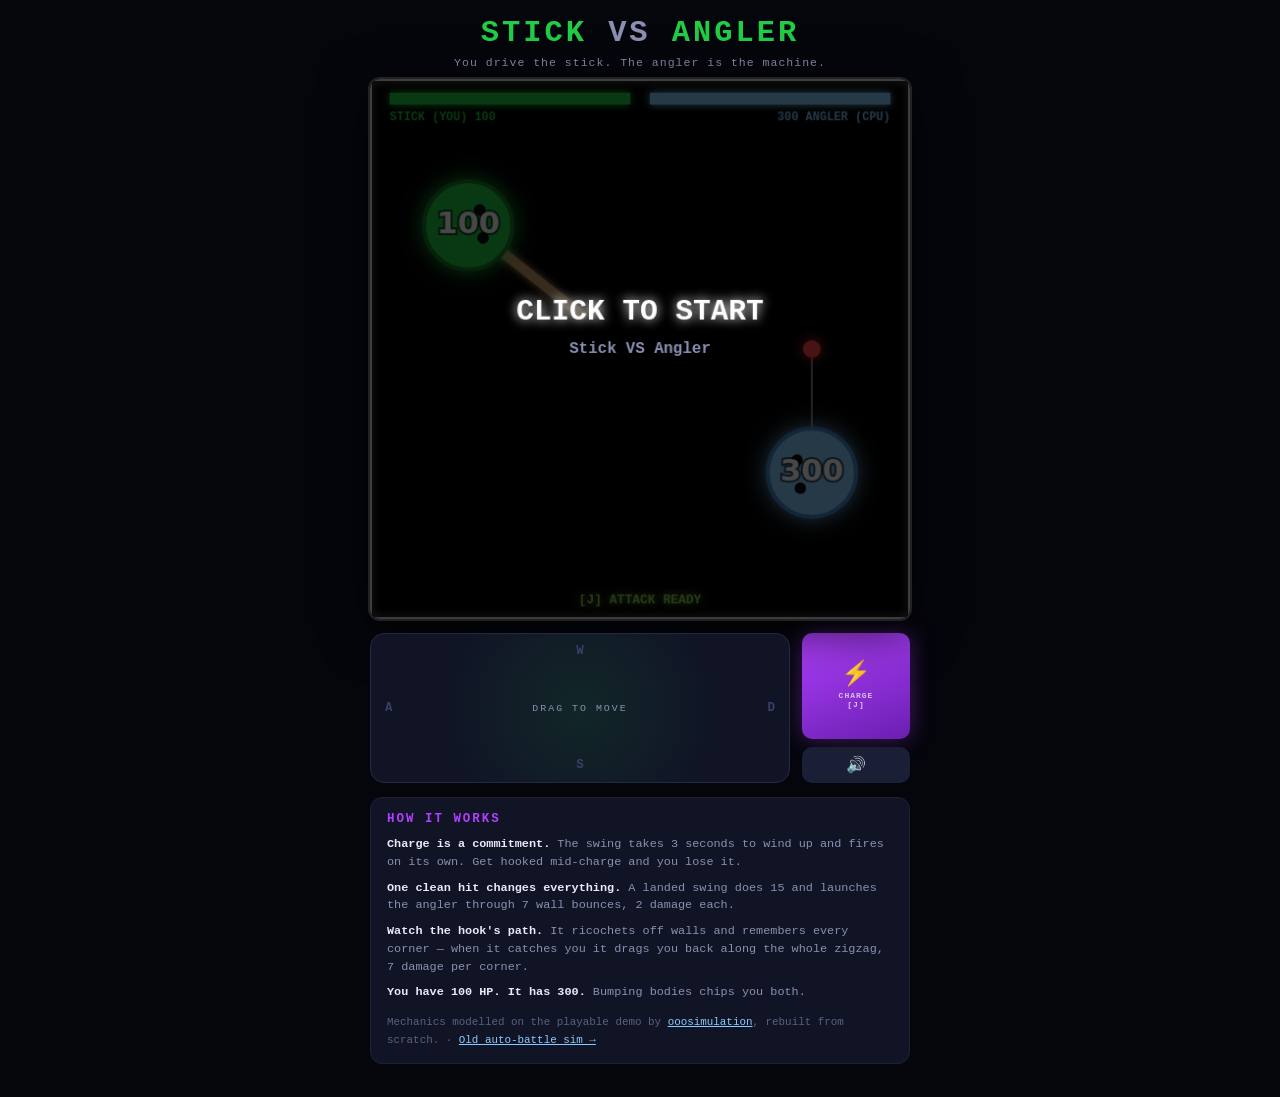
==== commit c755e5b6: "Run the duel at 1.6x One GAME_SPEED dial scales the whole simulation rather than just movement, so t" ====
--- a/index.html
+++ b/index.html
@@ -66,6 +66,6 @@
     </section>
   </main>
 
-  <script src="arena.js?v=1"></script>
+  <script src="arena.js?v=2"></script>
 </body>
 </html>
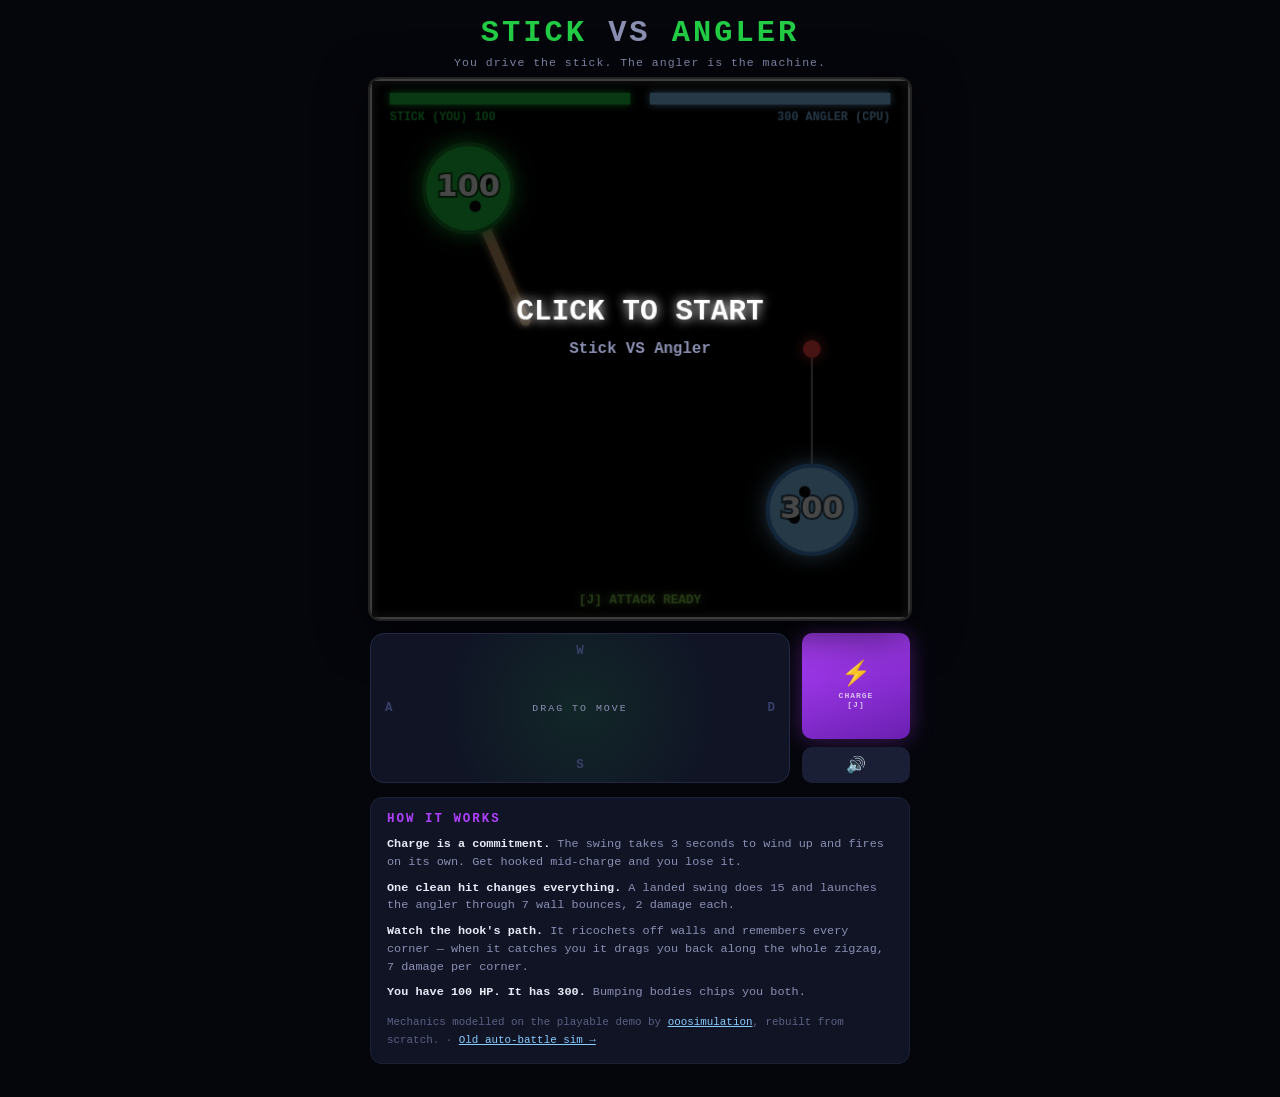
==== commit 3404868b: "Fix: 메인 페이지 확대 제한 제거" ====
--- a/index.html
+++ b/index.html
@@ -2,7 +2,7 @@
 <html lang="en">
 <head>
   <meta charset="UTF-8">
-  <meta name="viewport" content="width=device-width, initial-scale=1.0, maximum-scale=1, user-scalable=no">
+  <meta name="viewport" content="width=device-width, initial-scale=1.0">
   <title>Stick vs Angler — Playable Battle Sim</title>
   <meta name="description" content="Play the weapon battle sim instead of watching it. Charge your stick, land the swing, send the angler pinballing off the walls — before its hook reels you in.">
   <meta name="theme-color" content="#000000">
